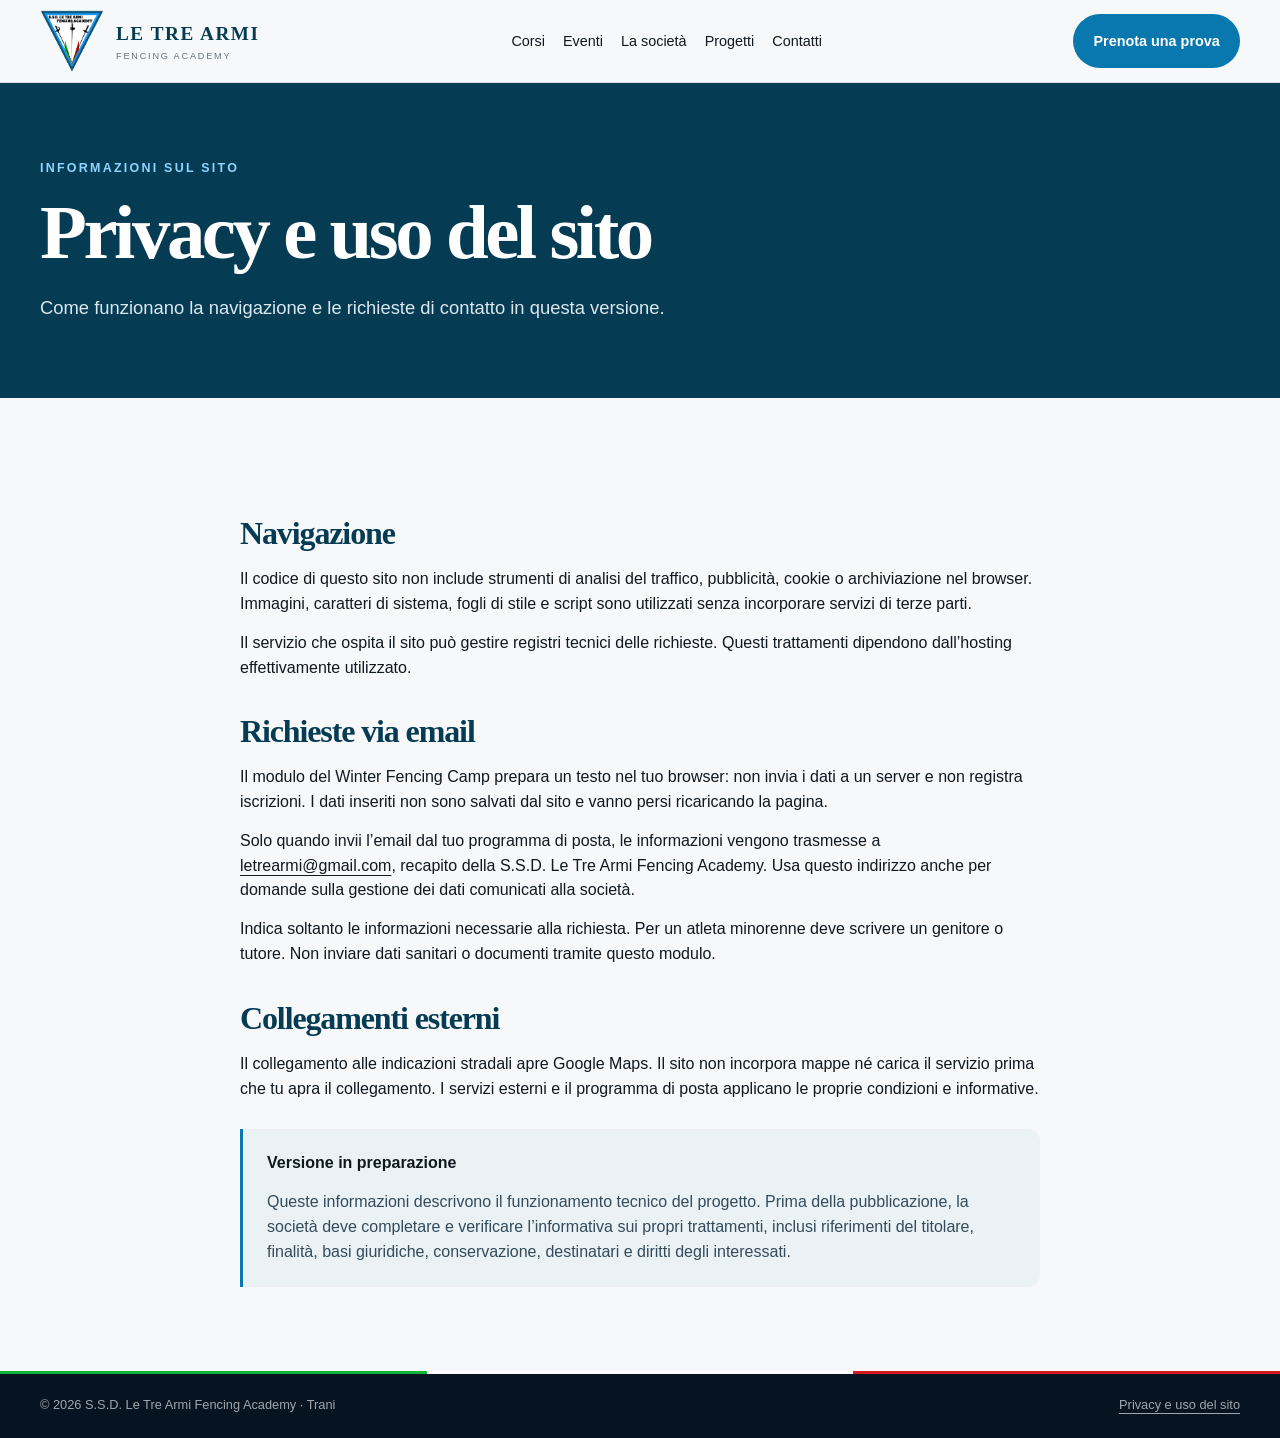
==== privacy.html @ a491b98f "Prepara pagine eventi 2026, contatti e richiesta email Camp" ====
<!doctype html>
<html lang="it"><head><meta charset="utf-8"><meta name="viewport" content="width=device-width, initial-scale=1"><title>Privacy e uso del sito | Le Tre Armi</title><meta name="description" content="Informazioni tecniche sul sito e sul funzionamento delle richieste email a Le Tre Armi Fencing Academy."><link rel="icon" href="logo_le_tre_armi_scontornato.png" type="image/png"><link rel="stylesheet" href="styles.css"><script src="site.js" defer></script></head><body><a class="skip" href="#top">Vai al contenuto</a><header>
    <div class="wrap nav">
      <a class="brand" href="index.html#top" aria-label="Le Tre Armi Fencing Academy">
        <img class="brand-logo" src="logo_le_tre_armi_scontornato.png" alt="" style="object-fit:contain">
        <span><strong>LE TRE ARMI</strong><small>FENCING ACADEMY</small></span>
      </a>
      <nav class="menu" id="menu" aria-label="Navigazione principale">
        <a href="index.html#corsi">Corsi</a><a href="index.html#eventi">Eventi</a><a href="index.html#chi-siamo">La società</a><a href="index.html#progetti">Progetti</a><a href="index.html#contatti">Contatti</a>
      </nav>
      <a class="btn btn-primary" href="index.html#contatti">Prenota una prova</a>
      <button class="hamb" id="hamb" aria-label="Apri menu" aria-controls="menu" aria-expanded="false">☰</button>
    </div>
  </header><main id="top"><section class="page-hero"><div class="wrap"><div class="eyebrow">Informazioni sul sito</div><h1>Privacy e uso del sito</h1><p>Come funzionano la navigazione e le richieste di contatto in questa versione.</p></div></section><section class="section"><div class="wrap prose"><h2>Navigazione</h2><p>Il codice di questo sito non include strumenti di analisi del traffico, pubblicità, cookie o archiviazione nel browser. Immagini, caratteri di sistema, fogli di stile e script sono utilizzati senza incorporare servizi di terze parti.</p><p>Il servizio che ospita il sito può gestire registri tecnici delle richieste. Questi trattamenti dipendono dall’hosting effettivamente utilizzato.</p><h2 id="richieste">Richieste via email</h2><p>Il modulo del Winter Fencing Camp prepara un testo nel tuo browser: non invia i dati a un server e non registra iscrizioni. I dati inseriti non sono salvati dal sito e vanno persi ricaricando la pagina.</p><p>Solo quando invii l’email dal tuo programma di posta, le informazioni vengono trasmesse a <a href="mailto:letrearmi@gmail.com">letrearmi@gmail.com</a>, recapito della S.S.D. Le Tre Armi Fencing Academy. Usa questo indirizzo anche per domande sulla gestione dei dati comunicati alla società.</p><p>Indica soltanto le informazioni necessarie alla richiesta. Per un atleta minorenne deve scrivere un genitore o tutore. Non inviare dati sanitari o documenti tramite questo modulo.</p><h2>Collegamenti esterni</h2><p>Il collegamento alle indicazioni stradali apre Google Maps. Il sito non incorpora mappe né carica il servizio prima che tu apra il collegamento. I servizi esterni e il programma di posta applicano le proprie condizioni e informative.</p><div class="notice"><strong>Versione in preparazione</strong><p>Queste informazioni descrivono il funzionamento tecnico del progetto. Prima della pubblicazione, la società deve completare e verificare l’informativa sui propri trattamenti, inclusi riferimenti del titolare, finalità, basi giuridiche, conservazione, destinatari e diritti degli interessati.</p></div></div></section></main><footer><div class="wrap footer-inner"><span>© 2026 S.S.D. Le Tre Armi Fencing Academy · Trani</span><a href="privacy.html">Privacy e uso del sito</a></div></footer></body></html>
---- styles.css ----
:root{
      --navy:#063b54;
      --navy-2:#0b5e83;
      --accent:#1598e5;
      --accent-2:#067394;
      --green:#10b43a;
      --red:#d71920;
      --ink:#101820;
      --cream:#f6f8fa;
      --white:#ffffff;
      --muted:#66707c;
      --line:rgba(16,24,32,.12);
      --radius:18px;
      --shadow:0 14px 38px rgba(4,18,35,.12);
      --max:1200px;
    }
    *{box-sizing:border-box}
    html{scroll-behavior:smooth}
    body{margin:0;font-family:Inter,Arial,Helvetica,sans-serif;color:var(--ink);background:var(--cream);line-height:1.55}
    h1,h2,h3{font-family:Georgia,'Times New Roman',serif;line-height:1.06;margin:0;color:var(--navy)}
    h1{font-size:clamp(3rem,7vw,6.4rem);letter-spacing:-.045em}
    h2{font-size:clamp(2.25rem,4vw,4rem);letter-spacing:-.035em}
    h3{font-size:clamp(1.45rem,2vw,2rem)}
    p{margin:.4rem 0 0}
    a{text-decoration:none;color:inherit}
    img{display:block;max-width:100%}
    .wrap{width:min(var(--max),calc(100% - 40px));margin:auto}
    .eyebrow{font-size:.78rem;letter-spacing:.18em;text-transform:uppercase;color:var(--accent);font-weight:800}
    .btn{display:inline-flex;align-items:center;justify-content:center;gap:.6rem;padding:.95rem 1.2rem;border-radius:999px;font-weight:800;font-size:.9rem;border:1px solid transparent;transition:.2s ease;cursor:pointer}
    .btn-primary{background:var(--accent);color:#fff}
    .btn-primary:hover{transform:translateY(-1px);filter:brightness(.96)}
    .btn-ghost{border-color:rgba(255,255,255,.5);color:white;background:transparent}
    .btn-light{border-color:var(--accent);color:var(--navy);background:transparent}
    main[id], section[id]{scroll-margin-top:84px}
    .section{padding:84px 0}
    .section-head{display:flex;justify-content:space-between;align-items:end;gap:30px;margin-bottom:34px}
    .section-head p{max-width:620px;color:var(--muted)}
    .gold-line{width:46px;height:3px;background:linear-gradient(90deg,var(--accent-2),var(--accent));margin:16px 0 0}

    header{position:sticky;top:0;z-index:50;background:rgba(246,248,250,.93);backdrop-filter:blur(14px);border-bottom:1px solid var(--line)}
    .nav{height:82px;display:flex;align-items:center;justify-content:space-between;gap:24px}
    .brand{display:flex;align-items:center;gap:12px;min-width:220px}
    .brand-logo{width:64px;height:64px;display:block;flex:0 0 auto}
    .brand strong{font-family:Georgia,'Times New Roman',serif;letter-spacing:.08em;color:var(--navy);font-size:1.2rem}
    .brand small{display:block;letter-spacing:.2em;font-size:.57rem;color:var(--muted);margin-top:1px}
    .menu{display:flex;align-items:center;gap:28px;font-size:.9rem}
    .menu a:hover{color:var(--accent)}
    .hamb{display:none;background:none;border:0;font-size:1.5rem;color:var(--navy)}

    .hero{min-height:720px;display:grid;align-items:end;color:white;position:relative;overflow:hidden;background:
      linear-gradient(90deg,rgba(4,18,35,.94) 0%,rgba(4,18,35,.70) 48%,rgba(4,18,35,.38) 100%),
      radial-gradient(circle at 76% 42%,rgba(21,152,229,.22),transparent 18%),
      linear-gradient(120deg,#173b61,#08192c 75%)}
    .hero-inner{padding:110px 0 86px;position:relative;z-index:2}
    .hero h1{color:white;max-width:850px}
    .hero h1 span{color:var(--accent)}
    .hero p{font-size:clamp(1.05rem,1.7vw,1.35rem);max-width:660px;color:rgba(255,255,255,.84);margin-top:22px}
    .hero-actions{display:flex;gap:12px;flex-wrap:wrap;margin-top:30px}
    .hero-note{position:absolute;right:0;bottom:90px;border-left:2px solid var(--accent);padding-left:18px;text-transform:uppercase;letter-spacing:.15em;font-size:.7rem;line-height:1.7;color:rgba(255,255,255,.76)}

    .courses{background:#faf8f3}
    .course-grid{display:grid;grid-template-columns:repeat(3,1fr);gap:20px}
    .card{background:white;border:1px solid var(--line);border-radius:var(--radius);overflow:hidden;box-shadow:var(--shadow)}
    .photo{height:210px;background:linear-gradient(135deg,#d7d9dc,#aeb7c1);position:relative;overflow:hidden}
    .card-body{padding:24px}
    .meta{color:var(--accent);font-weight:800;margin:.35rem 0 .7rem}
    .card p{color:#495461}

    .events{background:var(--navy);color:white}
    .events h2,.events h3{color:white}
    .events .section-head p{color:rgba(255,255,255,.72)}
    .event-grid{display:grid;grid-template-columns:1fr 1fr;gap:22px}
    .event-card{position:relative;min-height:390px;border-radius:var(--radius);overflow:hidden;border:1px solid rgba(255,255,255,.14);background:linear-gradient(180deg,#34536f,#071829);display:flex;align-items:end}
    .event-card:after{content:"";position:absolute;inset:0;background:linear-gradient(180deg,transparent 28%,rgba(4,18,35,.94) 92%)}
    .event-copy{position:relative;z-index:2;padding:28px;max-width:88%}
    .event-copy p{color:rgba(255,255,255,.78);margin-top:10px}

    .leader{background:var(--cream)}
    .leader-grid{display:grid;grid-template-columns:1.1fr 1fr;gap:58px;align-items:center}
    .portrait{aspect-ratio:4/3;border-radius:var(--radius);background:linear-gradient(135deg,#c8d1d9,#8b99a8);position:relative;box-shadow:var(--shadow)}
    .leader-copy p{color:#46525f;margin-top:18px}
    .quote{border-left:3px solid var(--accent);padding-left:20px;margin-top:26px;font-family:Georgia,'Times New Roman',serif;font-size:1.4rem;color:var(--navy);font-style:italic}

    .life{background:var(--navy);color:white}
    .life-grid{display:grid;grid-template-columns:.8fr 1.5fr;gap:30px;align-items:center}
    .life h2{color:white}
    .life p{color:rgba(255,255,255,.78);margin-top:18px}
    .gallery{display:grid;grid-template-columns:2fr 1fr;gap:12px}
    .gallery .photo{height:auto;min-height:340px;background:linear-gradient(135deg,#244665,#0e2943);border-radius:var(--radius)}
    .gallery-side{display:grid;gap:12px}
    .gallery-side .photo{min-height:164px}

    .projects{background:#faf8f3}
    .projects-grid{display:grid;grid-template-columns:1.1fr .9fr;gap:44px;align-items:center}
    .projects p{color:#4e5965;margin-top:18px}

    .cta{background:linear-gradient(120deg,#08192c,#0e2c4e);color:white;padding:64px 0}
    .cta-grid{display:grid;grid-template-columns:1.3fr .7fr;gap:40px;align-items:center}
    .cta h2{color:white}
    .cta p{color:rgba(255,255,255,.75);max-width:650px;margin-top:16px}
    .contact-mini{display:grid;gap:10px;margin-top:18px;font-size:.95rem;color:rgba(255,255,255,.82)}

    footer{background:#061422;color:rgba(255,255,255,.62);padding:24px 0;font-size:.8rem;position:relative}
    footer:before{content:"";position:absolute;left:0;right:0;top:0;height:3px;background:linear-gradient(90deg,var(--green) 0 33.33%,#fff 33.33% 66.66%,var(--red) 66.66%)}

    @media (max-width: 900px){
      .menu{display:none;position:absolute;left:20px;right:20px;top:70px;background:var(--cream);padding:18px;border-radius:16px;box-shadow:var(--shadow);flex-direction:column;align-items:flex-start}
      .menu.open{display:flex}.hamb{display:block}.nav>.btn{display:none}
      .hero{min-height:640px}.hero-note{display:none}
      .hero:after{display:none}
      .course-grid,.event-grid,.leader-grid,.life-grid,.projects-grid,.cta-grid{grid-template-columns:1fr}
      .section{padding:64px 0}.section-head{align-items:flex-start;flex-direction:column;margin-bottom:26px}
      .gallery{grid-template-columns:1fr}.gallery-side{grid-template-columns:1fr 1fr}
      .gallery .photo{min-height:270px}.gallery-side .photo{min-height:150px}
    }
    @media (max-width: 560px){
      main[id], section[id]{scroll-margin-top:72px}
      .wrap{width:min(var(--max),calc(100% - 24px))}
      .nav{height:70px}.brand strong{font-size:.92rem}.brand{min-width:0}.brand-logo{width:50px;height:50px}
      .hero-inner{padding:92px 0 58px}.hero{min-height:590px}
      .hero-actions{flex-direction:column;align-items:stretch}.btn{width:100%}
      .course-grid{grid-template-columns:1fr}.event-card{min-height:320px}.event-copy{max-width:100%}
      .gallery-side{grid-template-columns:1fr}
    }
  
/* Complete the existing visual system without stock or placeholder photos. */
:root{--accent:#0878ae}
.hero .eyebrow,.events .eyebrow,.life .eyebrow,.cta .eyebrow{color:#68c7ff}
.hero h1 span{color:#68c7ff}
.menu{gap:18px}.nav{gap:16px}
.hero-note{display:none}
.hero{min-height:610px}.hero-inner{padding:92px 0}
.hero p{max-width:690px}
.photo{display:none}
.card{border-top:4px solid var(--accent);box-shadow:0 8px 24px #063b540a}
.card-body{padding:30px}.card h3{margin-top:12px}
.event-card{min-height:340px;background:radial-gradient(circle at 95% 0%,#0878ae88,transparent 55%),#08283d}
.event-card:after{pointer-events:none}.event-copy{max-width:100%}
.event-copy .btn{margin-top:22px}.event-date{font-weight:700;color:#8ed5ff!important}
.brand-panel{min-height:320px;display:grid;place-items:center;border-radius:18px;background:#e8f0f4;padding:44px}
.brand-panel img{width:260px;height:280px;object-fit:contain}
.leader-grid{grid-template-columns:.8fr 1.2fr}
.life-grid,.projects-grid{grid-template-columns:1fr}.life p,.projects p{max-width:760px}
.value-strip{display:flex;gap:12px;flex-wrap:wrap;margin-top:28px}
.value-strip span{border:1px solid #ffffff55;border-radius:99px;padding:10px 20px}
.notice{margin-top:28px;padding:22px 24px;border-left:3px solid var(--accent);background:#eaf2f6;border-radius:0 12px 12px 0}
.notice p{color:#334b5b}.notice a,.prose a,.contact-mini a{text-decoration:underline;text-underline-offset:4px}
.skip{position:fixed;top:-100px;left:15px;z-index:100;background:white;padding:14px;color:var(--navy)}
.skip:focus{top:10px}a:focus-visible,button:focus-visible,input:focus-visible,select:focus-visible,textarea:focus-visible{outline:3px solid #d17c00;outline-offset:4px}
.hamb{min-width:44px;min-height:44px;cursor:pointer}
.footer-inner{display:flex;justify-content:space-between;flex-wrap:wrap;gap:16px}
.footer-inner a{text-decoration:underline;text-underline-offset:4px}
.page-hero{padding:76px 0;background:var(--navy);color:white}
.page-hero h1{color:white;font-size:clamp(2.8rem,6vw,5.2rem);max-width:930px;margin-top:14px}
.page-hero p{max-width:740px;margin-top:20px;font-size:1.15rem;color:#dce8ef}
.page-hero .eyebrow{color:#8ed5ff}.back-link{display:inline-block;color:#dce8ef;margin-bottom:30px}
.detail-grid{display:grid;grid-template-columns:1fr 1fr;gap:40px;align-items:start}
.facts{margin:28px 0}.facts div{padding:16px 0;border-bottom:1px solid var(--line)}
.facts dt{font-size:.8rem;text-transform:uppercase;letter-spacing:.1em;color:var(--muted)}
.facts dd{margin:5px 0 0;font-size:1.12rem;font-weight:700}
.prose{max-width:800px}.prose h2{font-size:2rem;margin:35px 0 16px}.prose p{margin-top:14px}
.form-panel{background:white;padding:30px;border:1px solid var(--line);border-radius:18px;box-shadow:var(--shadow)}
.form-panel h2{font-size:2rem}.form-panel>p{margin:14px 0 24px;color:#46525f}
.field{display:grid;gap:7px;margin-bottom:18px}.field label{font-weight:700}
input,select,textarea{width:100%;padding:12px;border:1px solid #6a7f8e;border-radius:8px;font:inherit;color:var(--ink);background:#fff}
textarea{resize:vertical;min-height:130px}.field small{color:#46525f}
.check{display:flex;align-items:start;gap:10px;margin:24px 0}.check input{width:20px;height:20px;flex:none}
.check a{text-decoration:underline}.form-actions{display:flex;gap:10px;flex-wrap:wrap;margin:18px 0}
[hidden]{display:none!important}.status{margin-top:16px;color:#264f36;font-weight:700}
.request-preview{margin-top:26px;border-top:1px solid var(--line);padding-top:20px}.request-preview h3{font-size:1.5rem}
.request-preview textarea{margin-top:16px;min-height:230px}
@media(min-width:901px) and (max-width:1100px){.nav>.btn{display:none}}
@media(max-width:900px){.leader-grid,.detail-grid{grid-template-columns:1fr}.brand-panel{min-height:240px}.brand-panel img{height:200px}.hero{min-height:560px}}
@media(max-width:560px){.hero{min-height:auto}.hero-inner{padding:64px 0}.page-hero{padding:48px 0}.form-panel{padding:22px}.section{padding:48px 0}.event-card{min-height:280px}}
@media(prefers-reduced-motion:reduce){html{scroll-behavior:auto}*,*:before,*:after{transition:none!important}}
@media(max-width:900px){html:not(.js) .nav{height:auto;flex-wrap:wrap;padding:12px 0}html:not(.js) .menu{position:static;display:flex;width:100%;box-shadow:none}html:not(.js) .hamb{display:none}}
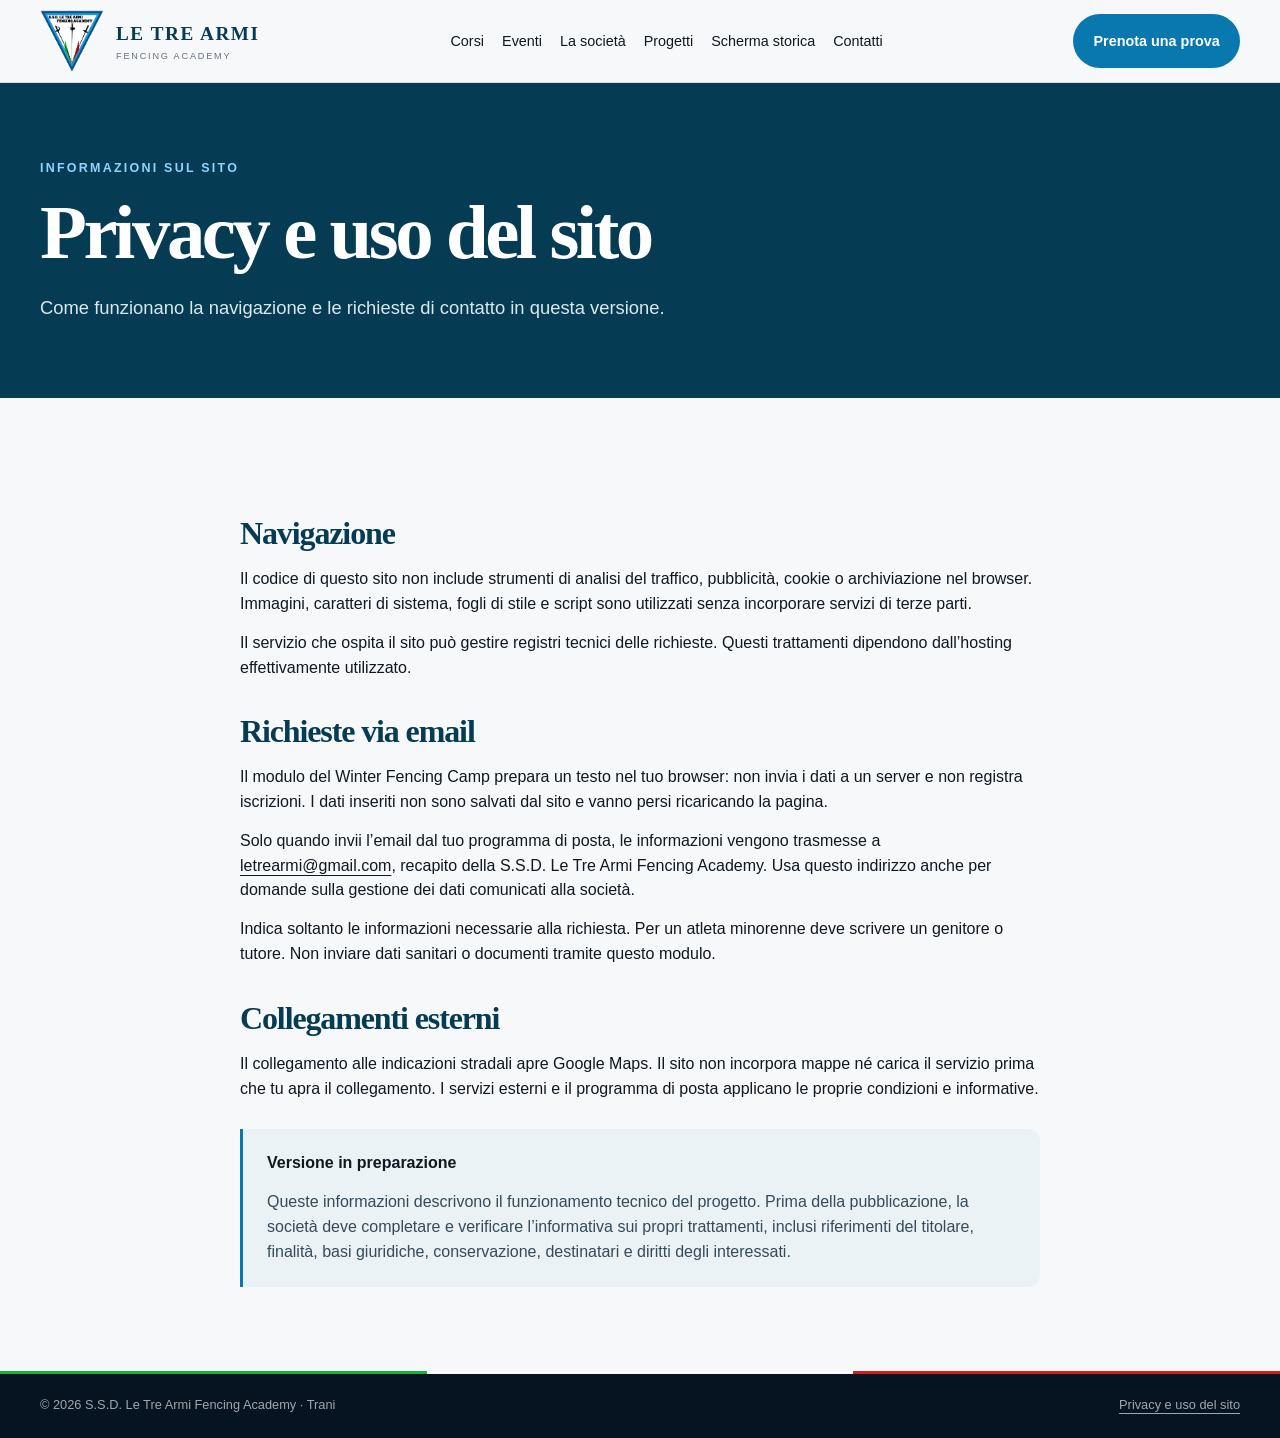
==== commit bd2ebc0d: "Aggiorna giorni attività, dettagli Camp da Drive e sezione scherma storica" ====
--- a/privacy.html
+++ b/privacy.html
@@ -6,7 +6,7 @@
         <span><strong>LE TRE ARMI</strong><small>FENCING ACADEMY</small></span>
       </a>
       <nav class="menu" id="menu" aria-label="Navigazione principale">
-        <a href="index.html#corsi">Corsi</a><a href="index.html#eventi">Eventi</a><a href="index.html#chi-siamo">La società</a><a href="index.html#progetti">Progetti</a><a href="index.html#contatti">Contatti</a>
+        <a href="index.html#corsi">Corsi</a><a href="index.html#eventi">Eventi</a><a href="index.html#chi-siamo">La società</a><a href="index.html#progetti">Progetti</a><a href="index.html#scherma-storica">Scherma storica</a><a href="index.html#contatti">Contatti</a>
       </nav>
       <a class="btn btn-primary" href="index.html#contatti">Prenota una prova</a>
       <button class="hamb" id="hamb" aria-label="Apri menu" aria-controls="menu" aria-expanded="false">☰</button>
--- a/styles.css
+++ b/styles.css
@@ -175,3 +175,7 @@
 @media(max-width:560px){.hero{min-height:auto}.hero-inner{padding:64px 0}.page-hero{padding:48px 0}.form-panel{padding:22px}.section{padding:48px 0}.event-card{min-height:280px}}
 @media(prefers-reduced-motion:reduce){html{scroll-behavior:auto}*,*:before,*:after{transition:none!important}}
 @media(max-width:900px){html:not(.js) .nav{height:auto;flex-wrap:wrap;padding:12px 0}html:not(.js) .menu{position:static;display:flex;width:100%;box-shadow:none}html:not(.js) .hamb{display:none}}
+
+.history{background:#e8f0f4}.history-grid{display:grid;grid-template-columns:1fr 1fr;gap:48px;align-items:start}.history p{margin-bottom:20px;color:#334b5b}.history .btn{margin-top:6px}.camp-details h3{margin:32px 0 14px}.camp-details p{margin:12px 0}.camp-details a{text-decoration:underline;text-underline-offset:3px}.price-list{margin:20px 0}.price-list div{display:flex;justify-content:space-between;gap:20px;padding:14px 0;border-bottom:1px solid var(--line)}.price-list dd{font-weight:800;white-space:nowrap;margin:0}.camp-details ul{padding-left:22px}.camp-details li{margin:10px 0}
+@media(min-width:901px) and (max-width:1200px){.nav>.btn{display:none}}
+@media(max-width:900px){.history-grid{grid-template-columns:1fr;gap:24px}}
